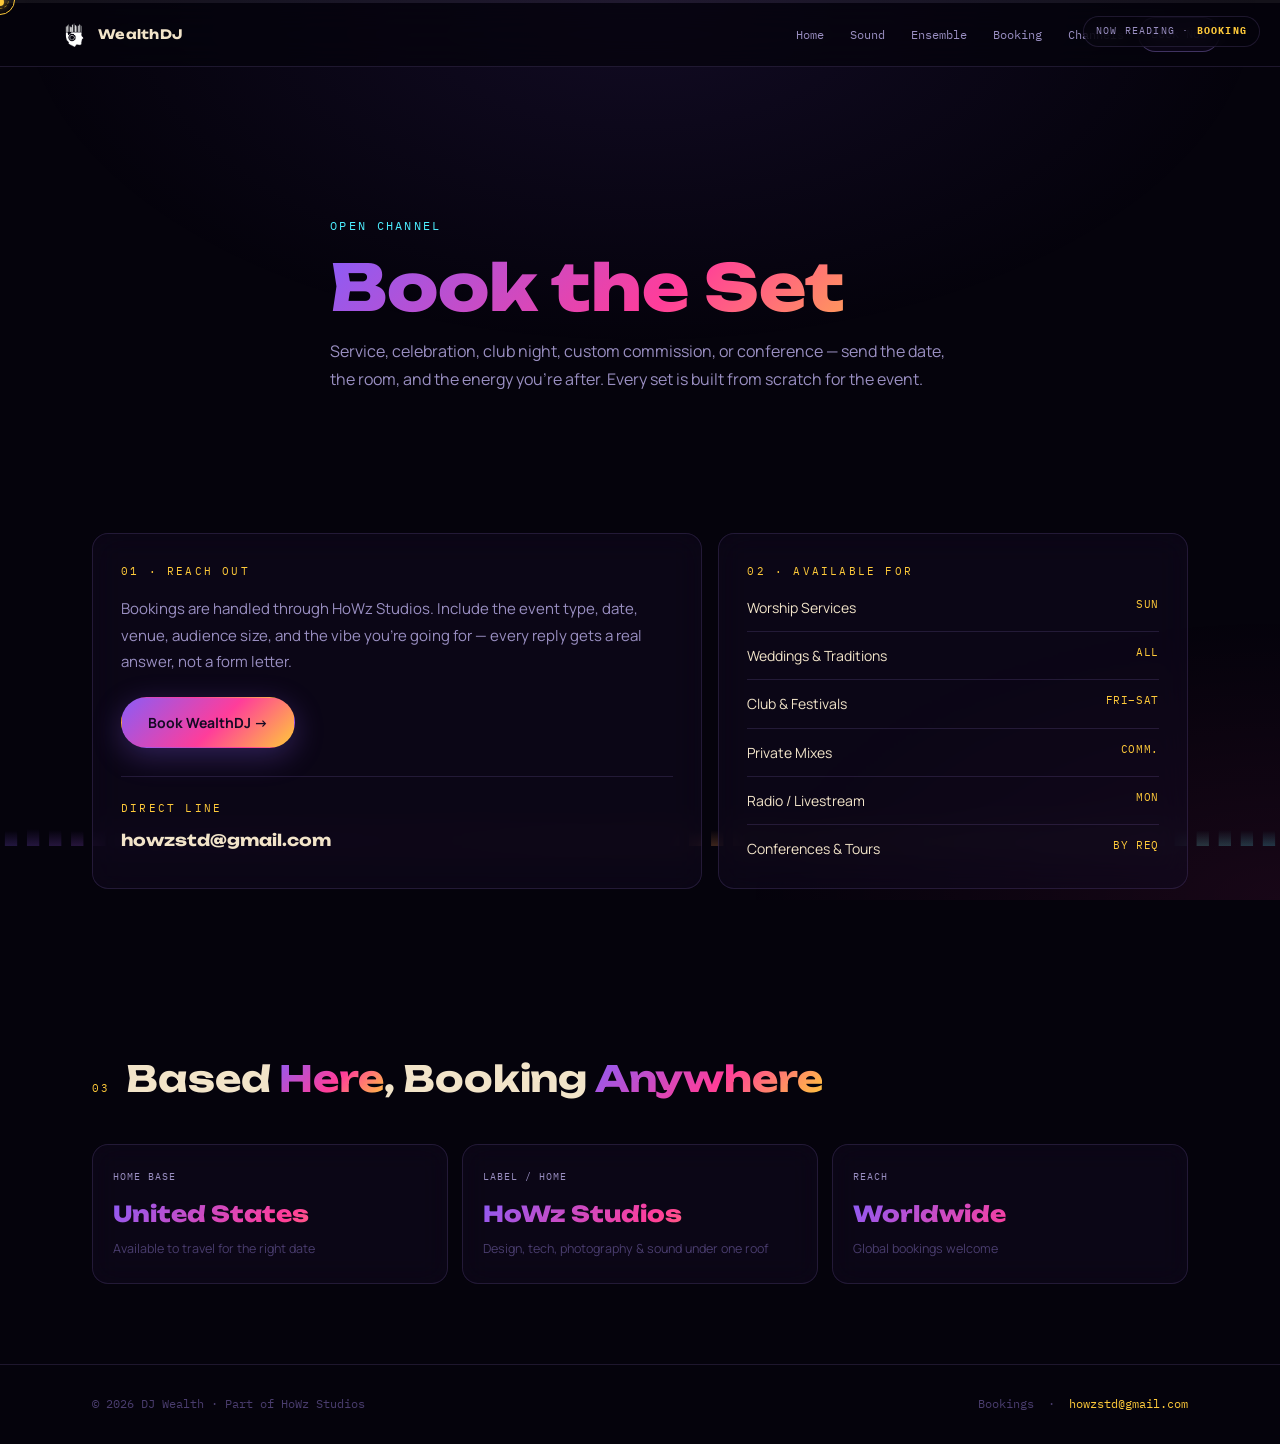
==== booking.html @ 645a2e14 "Restructure into multi-page site, add real photos and cover art Split the single-page site into Home" ====
<!DOCTYPE html>
<html lang="en">
<head>
  <meta charset="UTF-8" />
  <meta name="viewport" content="width=device-width, initial-scale=1.0" />
  <title>Booking — WealthDJ</title>
  <meta name="description" content="Book DJ Wealth for worship services, weddings, festivals, private mixes, radio, or conferences. Bookings handled through HoWz Studios." />
  <link rel="preconnect" href="https://fonts.googleapis.com">
  <link rel="preconnect" href="https://fonts.gstatic.com" crossorigin>
  <link href="https://fonts.googleapis.com/css2?family=Unbounded:wght@500;600;700;800;900&family=Manrope:wght@400;500;600;700;800&family=IBM+Plex+Mono:wght@400;500;600&display=swap" rel="stylesheet">
  <link rel="stylesheet" href="assets/css/style.css">
</head>
<body data-page-label="Booking">

  <canvas id="wf-canvas" aria-hidden="true"></canvas>
  <div class="wf-veil" aria-hidden="true"></div>
  <div class="wf-cursor" aria-hidden="true"></div>
  <div class="wf-cursor-dot" aria-hidden="true"></div>
  <div class="wf-chapter" aria-hidden="true">Now Reading &middot; <strong>Booking</strong></div>
  <div class="wf-scrubber" aria-hidden="true"><div class="wf-scrubber__fill"><span class="wf-scrubber__head"></span></div></div>

  <nav class="wf-nav" aria-label="Main navigation">
    <div class="container wf-nav__inner">
      <a class="wf-brand" href="index.html"><img src="assets/img/djwealth-logo.png" alt="" aria-hidden="true">WealthDJ</a>
      <button class="wf-nav__toggle" aria-expanded="false" aria-controls="wf-nav-links">Menu ▾</button>
      <div class="wf-nav__links" id="wf-nav-links">
        <a href="index.html">Home</a>
        <a href="sound.html">Sound</a>
        <a href="ensemble.html">Ensemble</a>
        <a href="booking.html">Booking</a>
        <a href="channels.html">Channels</a>
        <a href="booking.html" class="wf-nav__cta">Book Now</a>
      </div>
    </div>
  </nav>

  <main>
    <header class="wf-pagehero">
      <div class="container">
        <p class="wf-pagehero__eyebrow">Open Channel</p>
        <h1 class="wf-pagehero__title">Book the Set</h1>
        <p class="wf-pagehero__sub">Service, celebration, club night, custom commission, or conference — send the date, the room, and the energy you're after. Every set is built from scratch for the event.</p>
      </div>
    </header>

    <section class="wf-section">
      <div class="container">
        <div class="wf-booking">
          <div class="wf-panel rv">
            <div class="wf-section__label" style="margin-bottom:16px">01 &middot; Reach Out</div>
            <p style="color:var(--muted);font-size:15px;line-height:1.75;margin-bottom:22px">Bookings are handled through HoWz Studios. Include the event type, date, venue, audience size, and the vibe you're going for — every reply gets a real answer, not a form letter.</p>
            <a class="wf-btn wf-btn--primary" href="mailto:howzstd@gmail.com?subject=WealthDJ%20Booking&body=Event%20type%3A%20%0ADate%3A%20%0AVenue%20%2F%20location%3A%20%0AAudience%20size%3A%20%0AVibe%20%2F%20energy%3A%20%0A%0ANotes%3A%20">Book WealthDJ &rarr;</a>
            <div style="margin-top:28px;padding-top:22px;border-top:1px solid var(--edge)">
              <div class="wf-section__label" style="margin-bottom:10px">Direct Line</div>
              <a href="mailto:howzstd@gmail.com" style="font-family:var(--display);font-weight:700;color:var(--bone);font-size:16px">howzstd@gmail.com</a>
            </div>
          </div>
          <div class="wf-panel rv" style="transition-delay:.05s">
            <div class="wf-section__label" style="margin-bottom:16px">02 &middot; Available For</div>
            <ul class="wf-avail">
              <li>Worship Services <span>SUN</span></li>
              <li>Weddings &amp; Traditions <span>ALL</span></li>
              <li>Club &amp; Festivals <span>FRI&ndash;SAT</span></li>
              <li>Private Mixes <span>COMM.</span></li>
              <li>Radio / Livestream <span>MON</span></li>
              <li>Conferences &amp; Tours <span>BY REQ</span></li>
            </ul>
          </div>
        </div>
      </div>
    </section>

    <section class="wf-section">
      <div class="container">
        <div class="wf-section__head rv"><span class="wf-section__label">03</span><h2 class="wf-section__title">Based <em>Here</em>, Booking <em>Anywhere</em></h2></div>
        <div class="wf-grid wf-grid--3 rv">
          <div class="wf-stat"><div class="wf-stat__label">Home Base</div><div class="wf-stat__num" style="font-size:22px">United States</div><div class="wf-stat__foot">Available to travel for the right date</div></div>
          <div class="wf-stat"><div class="wf-stat__label">Label / Home</div><div class="wf-stat__num" style="font-size:22px">HoWz Studios</div><div class="wf-stat__foot">Design, tech, photography &amp; sound under one roof</div></div>
          <div class="wf-stat"><div class="wf-stat__label">Reach</div><div class="wf-stat__num" style="font-size:22px">Worldwide</div><div class="wf-stat__foot">Global bookings welcome</div></div>
        </div>
      </div>
    </section>
  </main>

  <footer class="wf-footer">
    <div class="container">
      <span>© <span id="year"></span> DJ Wealth · Part of HoWz Studios</span>
      <span>Bookings &nbsp;·&nbsp; <a href="mailto:howzstd@gmail.com">howzstd@gmail.com</a></span>
    </div>
  </footer>

  <script src="assets/js/waveform.js"></script>
  <script src="assets/js/site.js"></script>
</body>
</html>
---- assets/css/style.css ----
/* ============================================================
   WealthDJ — "Live Waveform" design system
   Electric, near-black backdrop. A real-time frequency-bar canvas
   (driven by actual SoundCloud playback state) sits behind everything.
   Display: Unbounded. Body: Manrope. Data/labels: IBM Plex Mono.
   ============================================================ */

:root {
  --void:    #05030c;
  --void-2:  #0a0616;
  --panel:   rgba(18,10,32,0.55);
  --panel-2: rgba(26,15,46,0.65);
  --solid:   #110a1f;
  --edge:    rgba(180,150,255,0.14);
  --edge-2:  rgba(180,150,255,0.32);

  --gold:    #FFCA3A;
  --violet:  #8B5CF6;
  --magenta: #FF3D9A;
  --cyan:    #4DEEFF;

  --bone:    #F2E4C9;
  --muted:   #9A8FC2;
  --faint:   #4A3D6E;

  --gradient: linear-gradient(135deg, var(--violet), var(--magenta) 55%, var(--gold));

  --display: 'Unbounded', ui-sans-serif, sans-serif;
  --sans:    'Manrope', ui-sans-serif, sans-serif;
  --mono:    'IBM Plex Mono', ui-monospace, monospace;

  --radius: 16px;
  --radius-sm: 9px;
}

*, *::before, *::after { box-sizing: border-box; margin: 0; padding: 0; }
html { scroll-behavior: smooth; font-size: 16px; }
@media (prefers-reduced-motion: reduce) {
  html { scroll-behavior: auto; }
  *, *::before, *::after { animation-duration: 0.001ms !important; animation-iteration-count: 1 !important; transition-duration: 0.001ms !important; scroll-behavior: auto !important; }
}

body {
  font-family: var(--sans);
  background: var(--void);
  color: var(--bone);
  line-height: 1.65;
  overflow-x: hidden;
  position: relative;
}

a { color: inherit; text-decoration: none; }
a:focus-visible, button:focus-visible, input:focus-visible { outline: 2px solid var(--cyan); outline-offset: 3px; border-radius: 2px; }
::selection { background: var(--magenta); color: #fff; }
img { max-width: 100%; display: block; }

/* ---------------- Custom cursor ---------------- */
@media (hover: hover) and (pointer: fine) {
  body { cursor: none; }
  a, button, input { cursor: none; }
}
.wf-cursor, .wf-cursor-dot { position: fixed; top: 0; left: 0; z-index: 9997; pointer-events: none; will-change: transform; }
.wf-cursor {
  width: 30px; height: 30px; margin: -15px 0 0 -15px; border-radius: 50%;
  border: 1px solid var(--gold); transition: width .25s, height .25s, margin .25s, border-color .25s, background .25s;
}
.wf-cursor::before {
  content: ''; position: absolute; inset: 5px; border-radius: 50%; border: 1px dashed rgba(255,202,58,0.5);
  animation: wf-spin 4s linear infinite;
}
.wf-cursor-dot { width: 4px; height: 4px; margin: -2px 0 0 -2px; border-radius: 50%; background: var(--gold); }
body.wf-cursor-hover .wf-cursor { width: 52px; height: 52px; margin: -26px 0 0 -26px; border-color: var(--magenta); background: rgba(255,61,154,0.08); }
@keyframes wf-spin { to { transform: rotate(360deg); } }
@media (hover: none) { .wf-cursor, .wf-cursor-dot { display: none; } body { cursor: auto; } }

/* ---------------- Mix scrubber ---------------- */
.wf-scrubber { position: sticky; top: 0; z-index: 101; height: 3px; background: rgba(255,255,255,0.06); }
.wf-scrubber__fill { height: 100%; width: 0%; background: var(--gradient); position: relative; }
.wf-scrubber__head { position: absolute; right: -4px; top: 50%; width: 8px; height: 8px; border-radius: 50%; background: var(--gold); box-shadow: 0 0 10px var(--gold); transform: translateY(-50%); }
.wf-chapter { position: fixed; top: 16px; right: 20px; z-index: 101; font-family: var(--mono); font-size: 10px; letter-spacing: 0.12em; text-transform: uppercase; color: var(--muted); background: rgba(5,3,12,0.7); border: 1px solid var(--edge); backdrop-filter: blur(10px); padding: 6px 12px; border-radius: 100px; transition: color .2s, border-color .2s; }
.wf-chapter strong { color: var(--gold); }
@media (max-width: 640px) { .wf-chapter { display: none; } }

.container { position: relative; z-index: 2; max-width: 1160px; margin: 0 auto; padding: 0 32px; }
@media (max-width: 640px) { .container { padding: 0 20px; } }

/* ---------------- Waveform canvas backdrop ---------------- */
#wf-canvas { position: fixed; inset: 0; z-index: 0; pointer-events: none; width: 100%; height: 100%; }
.wf-veil {
  position: fixed; inset: 0; z-index: 1; pointer-events: none;
  background:
    radial-gradient(ellipse 70% 55% at 50% 0%, rgba(139,92,246,0.10), transparent 70%),
    radial-gradient(ellipse 60% 45% at 100% 100%, rgba(255,61,154,0.08), transparent 70%);
}

/* ---------------- Nav ---------------- */
.wf-nav {
  position: sticky; top: 0; z-index: 100;
  background: rgba(5,3,12,0.72); backdrop-filter: blur(18px);
  border-bottom: 1px solid var(--edge);
}
.wf-nav__inner { display: flex; align-items: center; justify-content: space-between; padding: 14px 0; gap: 16px; }
.wf-brand { display: flex; align-items: center; gap: 10px; font-family: var(--display); font-size: 13px; font-weight: 700; color: var(--bone); letter-spacing: 0.02em; white-space: nowrap; }
.wf-brand img { width: 28px; height: 28px; object-fit: contain; }
.wf-nav__toggle { display: none; background: none; border: 1px solid var(--edge); border-radius: var(--radius-sm); color: var(--bone); font-family: var(--mono); font-size: 11px; padding: 7px 12px; cursor: pointer; }
.wf-nav__links { display: flex; flex-wrap: wrap; gap: 2px; font-family: var(--mono); font-size: 12px; align-items: center; }
.wf-nav__links a { padding: 7px 12px; border-radius: 100px; color: var(--muted); transition: color .18s, background .18s; }
.wf-nav__links a:hover { color: var(--bone); background: rgba(255,255,255,0.04); }
.wf-nav__cta { font-family: var(--mono); font-size: 11.5px; padding: 8px 16px; border-radius: 100px; border: 1px solid var(--edge-2); color: var(--bone); background: var(--panel); white-space: nowrap; transition: border-color .18s, box-shadow .18s; }
.wf-nav__cta:hover { border-color: var(--gold); box-shadow: 0 0 18px rgba(255,202,58,0.18); }
@media (max-width: 860px) {
  .wf-nav__toggle { display: inline-flex; align-items: center; gap: 6px; }
  .wf-nav__links { display: none; position: absolute; top: 100%; left: 0; right: 0; background: rgba(5,3,12,0.97); border-bottom: 1px solid var(--edge); flex-direction: column; align-items: stretch; padding: 8px 20px 16px; gap: 2px; }
  .wf-nav__links.is-open { display: flex; }
  .wf-nav__links a { padding: 12px 6px; }
}

/* ---------------- Page hero (subpages) ---------------- */
.wf-pagehero { min-height: 42vh; display: flex; flex-direction: column; justify-content: center; padding: 150px 24px 60px; position: relative; z-index: 2; }
.wf-pagehero__eyebrow { font-family: var(--mono); font-size: 11.5px; letter-spacing: 0.2em; text-transform: uppercase; color: var(--cyan); margin-bottom: 18px; }
.wf-pagehero__title { font-family: var(--display); font-weight: 800; font-size: clamp(32px, 6vw, 64px); line-height: 1.05; margin-bottom: 16px; background: var(--gradient); -webkit-background-clip: text; background-clip: text; color: transparent; }
.wf-pagehero__sub { font-size: 16px; color: var(--muted); max-width: 620px; line-height: 1.75; }

/* ---------------- Search ---------------- */
.wf-search { width: 100%; padding: 13px 20px; background: rgba(5,3,12,0.7); border: 1px solid var(--edge-2); border-radius: 100px; color: var(--bone); font-family: var(--sans); font-size: 14px; outline: none; transition: border-color .18s; }
.wf-search:focus { border-color: var(--cyan); }
.wf-count { font-family: var(--mono); font-size: 11px; color: var(--faint); margin-top: 10px; }

/* ---------------- Crate (featured tape cards) ---------------- */
.wf-crate { display: grid; grid-template-columns: repeat(3,1fr); gap: 14px; }
.wf-crate--wide { grid-column: span 2; }
@media (max-width: 900px) { .wf-crate { grid-template-columns: 1fr 1fr; } .wf-crate--wide { grid-column: span 2; } }
@media (max-width: 640px) { .wf-crate { grid-template-columns: 1fr; } .wf-crate--wide { grid-column: span 1; } }
.wf-tape { display: block; border-radius: var(--radius); overflow: hidden; background: var(--panel); border: 1px solid var(--edge); transition: border-color .2s, transform .2s; position: relative; }
.wf-tape:hover { border-color: var(--edge-2); transform: translateY(-3px); }
.wf-tape__cover {
  aspect-ratio: 16/10; position: relative; display: flex; flex-direction: column; align-items: center; justify-content: center; text-align: center;
  padding: 20px; overflow: hidden;
}
.wf-tape__cover::before { content: ''; position: absolute; inset: 0; background: var(--tape-grad, var(--gradient)); opacity: .28; }
.wf-tape__cover::after { content: ''; position: absolute; inset: 0; background: radial-gradient(ellipse at 30% 20%, rgba(255,255,255,0.08), transparent 60%); }
.wf-tape__img { position: absolute; inset: 0; width: 100%; height: 100%; object-fit: cover; z-index: 0; transition: transform .4s; }
.wf-tape:hover .wf-tape__img { transform: scale(1.05); }
.wf-tape__cover--art::before { background: linear-gradient(180deg, rgba(8,5,20,.25) 0%, rgba(6,4,16,.88) 100%); opacity: 1; }
.wf-tape__title { position: relative; font-family: var(--display); font-weight: 800; font-size: 19px; line-height: 1.15; color: var(--bone); z-index: 1; }
.wf-tape__num { position: relative; font-family: var(--mono); font-size: 10px; color: var(--muted); letter-spacing: .1em; margin-bottom: 8px; z-index: 1; }
.wf-tape__body { padding: 16px 18px; }
.wf-tape__name { font-family: var(--display); font-weight: 700; font-size: 14px; color: var(--bone); margin-bottom: 6px; }
.wf-tape__feat { font-size: 12px; color: var(--muted); line-height: 1.5; }

/* ---------------- Catalog table ---------------- */
.wf-catalog { width: 100%; border-collapse: collapse; font-size: 13.5px; }
.wf-catalog th { font-family: var(--mono); font-size: 10px; letter-spacing: 0.08em; text-transform: uppercase; color: var(--faint); text-align: left; padding: 10px 14px; border-bottom: 1px solid var(--edge-2); }
.wf-catalog td { padding: 13px 14px; border-bottom: 1px solid var(--edge); color: var(--muted); vertical-align: top; }
.wf-catalog tbody tr { transition: background .15s; cursor: pointer; }
.wf-catalog tbody tr:hover { background: rgba(255,255,255,0.03); }
.wf-catalog tbody tr:hover .wf-catalog__title { color: var(--cyan); }
.wf-catalog__row { display: flex; align-items: center; gap: 12px; }
.wf-catalog__thumb { flex: none; width: 34px; height: 34px; border-radius: 6px; overflow: hidden; background: var(--gradient); opacity: .9; }
.wf-catalog__thumb img { width: 100%; height: 100%; object-fit: cover; display: block; }
.wf-catalog__num { font-family: var(--mono); color: var(--faint); }
.wf-catalog__title { color: var(--bone); font-weight: 600; font-family: var(--display); font-size: 13px; transition: color .15s; }
.wf-catalog__genre { display: inline-block; font-family: var(--mono); font-size: 10px; padding: 3px 10px; border-radius: 100px; border: 1px solid var(--edge-2); color: var(--muted); white-space: nowrap; }

/* ---------------- Hero ---------------- */
.wf-hero { min-height: 100vh; display: flex; flex-direction: column; align-items: center; justify-content: center; text-align: center; position: relative; z-index: 2; padding: 140px 24px 90px; }
.wf-hero__mark { width: 92px; height: 92px; object-fit: contain; margin-bottom: 28px; filter: drop-shadow(0 0 28px rgba(139,92,246,0.35)); animation: wf-float 5s ease-in-out infinite; }
@keyframes wf-float { 0%,100% { transform: translateY(0); } 50% { transform: translateY(-8px); } }
.wf-hero__eyebrow { font-family: var(--mono); font-size: 12px; letter-spacing: 0.22em; text-transform: uppercase; color: var(--cyan); margin-bottom: 20px; }
.wf-hero__name {
  font-family: var(--display); font-weight: 800; font-size: clamp(40px, 8vw, 84px); line-height: 1.04;
  letter-spacing: -0.01em; margin-bottom: 22px; max-width: 16ch;
  background: var(--gradient); -webkit-background-clip: text; background-clip: text; color: transparent;
  opacity: 0; filter: blur(14px) drop-shadow(0 0 0 transparent); transform: translateY(14px) scale(1);
  animation: wf-namein 1s cubic-bezier(.2,.9,.3,1) .15s forwards;
  transition: filter .08s linear, transform .08s linear;
}
@keyframes wf-namein { to { opacity: 1; filter: blur(0) drop-shadow(0 0 0 transparent); transform: translateY(0) scale(1); } }
.wf-hero__bio { font-size: 17px; color: var(--muted); max-width: 600px; line-height: 1.75; margin-bottom: 34px; }
.wf-hero__cta { display: flex; flex-wrap: wrap; gap: 12px; justify-content: center; margin-bottom: 60px; }
.wf-scroll-cue { display: flex; flex-direction: column; align-items: center; gap: 8px; font-family: var(--mono); font-size: 10px; letter-spacing: 0.16em; color: var(--faint); text-transform: uppercase; }
.wf-scroll-cue__line { width: 1px; height: 34px; background: linear-gradient(var(--cyan), transparent); animation: wf-cue 1.8s ease-in-out infinite; }
@keyframes wf-cue { 0% { opacity: 0.2; } 50% { opacity: 1; } 100% { opacity: 0.2; } }

/* ---------------- Buttons ---------------- */
.wf-btn { display: inline-flex; align-items: center; gap: 9px; padding: 13px 26px; border-radius: 100px; font-family: var(--sans); font-weight: 700; font-size: 14px; border: 1px solid var(--edge-2); color: var(--bone); background: var(--panel); transition: border-color .18s, box-shadow .18s, transform .18s; }
.wf-btn:hover { border-color: var(--cyan); box-shadow: 0 0 24px rgba(77,238,255,0.16); transform: translateY(-1px); }
.wf-btn--primary { background: var(--gradient); border-color: transparent; color: #150a24; box-shadow: 0 8px 30px rgba(139,92,246,0.3); }
.wf-btn--primary:hover { box-shadow: 0 10px 36px rgba(255,61,154,0.4); }
.wf-btn--sm { padding: 9px 18px; font-size: 12.5px; }

/* ---------------- Sections ---------------- */
.wf-section { padding: 80px 0; position: relative; z-index: 2; }
.wf-section__head { display: flex; align-items: baseline; gap: 16px; margin-bottom: 36px; flex-wrap: wrap; }
.wf-section__label { font-family: var(--mono); font-size: 11px; letter-spacing: 0.2em; text-transform: uppercase; color: var(--gold); }
.wf-section__title { font-family: var(--display); font-weight: 700; font-size: clamp(24px,3.4vw,36px); color: var(--bone); letter-spacing: -0.005em; }
.wf-section__title em { font-style: normal; background: var(--gradient); -webkit-background-clip: text; background-clip: text; color: transparent; }
.wf-section__lede { font-size: 15.5px; color: var(--muted); max-width: 620px; line-height: 1.75; }

/* ---------------- Stats ---------------- */
.wf-stats { display: grid; grid-template-columns: repeat(4,1fr); gap: 14px; }
@media (max-width: 900px) { .wf-stats { grid-template-columns: 1fr 1fr; } }
.wf-stat { padding: 24px 20px; background: var(--panel); border: 1px solid var(--edge); border-radius: var(--radius); backdrop-filter: blur(14px); }
.wf-stat__label { font-family: var(--mono); font-size: 10px; letter-spacing: 0.1em; text-transform: uppercase; color: var(--muted); margin-bottom: 10px; }
.wf-stat__num { font-family: var(--display); font-weight: 800; font-size: clamp(24px,3.6vw,32px); background: var(--gradient); -webkit-background-clip: text; background-clip: text; color: transparent; margin-bottom: 8px; }
.wf-stat__foot { font-size: 12.5px; color: var(--faint); line-height: 1.5; }

/* ---------------- Player panel ---------------- */
.wf-player { background: var(--panel); border: 1px solid var(--edge-2); border-radius: var(--radius); backdrop-filter: blur(18px); padding: 26px; overflow: hidden; position: relative; }
.wf-player--banner { background-image: linear-gradient(180deg, rgba(5,3,12,.5) 0%, var(--void) 90%), var(--banner-img); background-size: cover; background-position: center 30%; }
.wf-player__tag { display: flex; align-items: center; justify-content: space-between; margin-bottom: 16px; font-family: var(--mono); font-size: 11px; color: var(--muted); flex-wrap: wrap; gap: 8px; }
.wf-live { display: inline-flex; align-items: center; gap: 6px; color: var(--gold); }
.wf-live__dot { width: 6px; height: 6px; border-radius: 50%; background: var(--gold); box-shadow: 0 0 8px var(--gold); animation: wf-pip 2s infinite; }
@keyframes wf-pip { 0%,100% { opacity: 1; } 50% { opacity: .4; } }
.wf-player iframe { width: 100%; border: none; border-radius: 10px; display: block; }
.wf-player__foot { margin-top: 18px; display: flex; align-items: center; justify-content: space-between; gap: 18px; flex-wrap: wrap; }
.wf-player__desc { font-size: 13.5px; color: var(--muted); line-height: 1.6; max-width: 520px; }

/* ---------------- Genre wheel ---------------- */
.wf-wheel { position: relative; width: min(92vw, 520px); height: min(92vw, 520px); margin: 40px auto 0; }
.wf-wheel__ring { position: absolute; inset: 0; border-radius: 50%; border: 1px dashed var(--edge); }
.wf-wheel__ring--in { inset: 17%; border-style: solid; border-color: var(--edge); }
.wf-wheel__center {
  position: absolute; top: 50%; left: 50%; transform: translate(-50%,-50%);
  width: 34%; height: 34%; border-radius: 50%;
  background: var(--panel-2); border: 1px solid var(--edge-2); backdrop-filter: blur(14px);
  display: flex; flex-direction: column; align-items: center; justify-content: center; text-align: center; gap: 4px; padding: 10px;
}
.wf-wheel__center img { width: 34px; height: 34px; object-fit: contain; margin-bottom: 4px; opacity: .9; }
.wf-wheel__center span { font-family: var(--mono); font-size: 10px; letter-spacing: 0.1em; text-transform: uppercase; color: var(--muted); }
.wf-wheel__item {
  position: absolute; top: 50%; left: 50%; width: 128px; margin: -44px 0 0 -64px;
  transform: rotate(var(--a)) translate(0, -206px) rotate(calc(-1 * var(--a)));
  text-align: center; padding: 10px 8px; border-radius: var(--radius-sm);
  background: var(--panel); border: 1px solid var(--edge); transition: border-color .2s, transform .2s, background .2s;
}
.wf-wheel__item:hover { border-color: var(--edge-2); background: var(--panel-2); }
.wf-wheel__item .wf-genre__name { font-size: 12.5px; margin-bottom: 3px; }
.wf-wheel__item .wf-genre__note { font-size: 10.5px; line-height: 1.4; }
.wf-wheel__spoke { position: absolute; top: 50%; left: 50%; width: 1px; height: 206px; background: var(--edge); transform-origin: top center; transform: translate(-0.5px,0) rotate(var(--a)); opacity: .5; }
.wf-wheel-fallback { display: none !important; }
@media (max-width: 720px) {
  .wf-wheel { display: none; }
  .wf-wheel-fallback { display: grid !important; }
}

/* ---------------- Genre grid (mobile fallback) ---------------- */
.wf-grid { display: grid; gap: 14px; }
.wf-grid--3 { grid-template-columns: repeat(3,1fr); }
.wf-grid--4 { grid-template-columns: repeat(4,1fr); }
.wf-grid--2 { grid-template-columns: 1fr 1fr; }
@media (max-width: 900px) { .wf-grid--3, .wf-grid--4 { grid-template-columns: 1fr 1fr; } }
@media (max-width: 600px) { .wf-grid--2, .wf-grid--3, .wf-grid--4 { grid-template-columns: 1fr; } }

.wf-genre { padding: 22px 20px; background: var(--panel); border: 1px solid var(--edge); border-radius: var(--radius); transition: border-color .2s, transform .2s; }
.wf-genre:hover { border-color: var(--edge-2); transform: translateY(-3px); }
.wf-genre__name { font-family: var(--display); font-weight: 700; font-size: 15px; color: var(--bone); margin-bottom: 6px; }
.wf-genre__note { font-size: 12.5px; color: var(--muted); }

/* ---------------- Artist cloud ---------------- */
.wf-cloud { display: flex; flex-wrap: wrap; gap: 9px; }
.wf-chip { font-family: var(--mono); font-size: 12.5px; padding: 8px 15px; border-radius: 100px; border: 1px solid var(--edge); color: var(--muted); background: var(--panel); }
.wf-chip--major { color: var(--bone); border-color: var(--edge-2); background: var(--panel-2); font-weight: 600; }
.wf-chip__count { color: var(--gold); margin-left: 6px; font-size: 11px; }

/* ---------------- Booking ---------------- */
.wf-booking { display: grid; grid-template-columns: 1.3fr 1fr; gap: 16px; }
@media (max-width: 860px) { .wf-booking { grid-template-columns: 1fr; } }
.wf-panel { background: var(--panel); border: 1px solid var(--edge); border-radius: var(--radius); backdrop-filter: blur(16px); padding: 28px; }
.wf-avail { list-style: none; display: flex; flex-direction: column; }
.wf-avail li { display: flex; justify-content: space-between; padding: 12px 0; border-bottom: 1px solid var(--edge); font-size: 14px; }
.wf-avail li:last-child { border-bottom: none; padding-bottom: 0; }
.wf-avail li:first-child { padding-top: 0; }
.wf-avail span { font-family: var(--mono); font-size: 10.5px; color: var(--gold); letter-spacing: 0.06em; }

/* ---------------- Socials ---------------- */
.wf-social { display: block; padding: 20px; background: var(--panel); border: 1px solid var(--edge); border-radius: var(--radius); transition: border-color .2s, transform .2s; }
.wf-social:hover { border-color: var(--cyan); transform: translateY(-3px); }
.wf-social__avatar { width: 44px; height: 44px; border-radius: 50%; overflow: hidden; margin-bottom: 14px; border: 1px solid var(--edge-2); background: rgba(255,255,255,0.03); }
.wf-social__avatar img { width: 100%; height: 100%; object-fit: cover; display: block; }
.wf-social__avatar--mark img { object-fit: contain; padding: 9px; filter: brightness(0) saturate(100%) invert(78%) sepia(44%) saturate(429%) hue-rotate(358deg) brightness(103%) contrast(101%); }
.wf-social__platform { font-family: var(--mono); font-size: 10.5px; letter-spacing: 0.08em; text-transform: uppercase; color: var(--gold); margin-bottom: 8px; }
.wf-social__handle { font-family: var(--display); font-weight: 700; font-size: 15px; color: var(--bone); margin-bottom: 6px; }
.wf-social__desc { font-size: 12.5px; color: var(--muted); line-height: 1.5; }

/* ---------------- Cover-art marquee ---------------- */
.wf-marquee { display: block; width: 100%; overflow: hidden; position: relative; -webkit-mask-image: linear-gradient(90deg, transparent, black 6%, black 94%, transparent); mask-image: linear-gradient(90deg, transparent, black 6%, black 94%, transparent); }
.wf-marquee__track { display: flex; gap: 14px; width: max-content; animation: wf-marquee 55s linear infinite; padding: 4px 0; }
.wf-marquee img { width: 110px; height: 110px; border-radius: 12px; object-fit: cover; flex: none; opacity: .82; transition: opacity .2s, transform .2s; border: 1px solid var(--edge); }
.wf-marquee:hover .wf-marquee__track { animation-play-state: paused; }
.wf-marquee img:hover { opacity: 1; transform: translateY(-4px) scale(1.04); }
@keyframes wf-marquee { from { transform: translateX(0); } to { transform: translateX(-50%); } }
@media (max-width: 640px) { .wf-marquee img { width: 78px; height: 78px; border-radius: 9px; } }
@media (prefers-reduced-motion: reduce) { .wf-marquee__track { animation: none; } }

/* ---------------- Newsletter ---------------- */
.wf-nl { display: flex; gap: 10px; flex-wrap: wrap; margin-top: 22px; }
.wf-nl input { flex: 1; min-width: 220px; padding: 13px 18px; background: rgba(5,3,12,0.7); border: 1px solid var(--edge-2); border-radius: 100px; color: var(--bone); font-family: var(--sans); font-size: 14px; outline: none; transition: border-color .18s; }
.wf-nl input:focus { border-color: var(--cyan); }
.wf-nl button { border-radius: 100px; border: none; background: var(--gradient); color: #150a24; font-family: var(--sans); font-weight: 700; font-size: 14px; padding: 13px 24px; cursor: pointer; transition: box-shadow .2s; }
.wf-nl button:hover { box-shadow: 0 8px 28px rgba(255,202,58,0.3); }

/* ---------------- Footer ---------------- */
.wf-footer { border-top: 1px solid var(--edge); padding: 30px 0; font-family: var(--mono); font-size: 11.5px; color: var(--faint); position: relative; z-index: 2; }
.wf-footer .container { display: flex; justify-content: space-between; align-items: center; flex-wrap: wrap; gap: 10px; }
.wf-footer a { color: var(--gold); }
.wf-footer a:hover { opacity: 0.8; }

/* ---------------- Reveal ---------------- */
.rv { opacity: 0; transform: translateY(16px); transition: opacity .6s ease, transform .6s ease; }
.rv.in { opacity: 1; transform: none; }
@media (prefers-reduced-motion: reduce) { .rv { opacity: 1; transform: none; } }
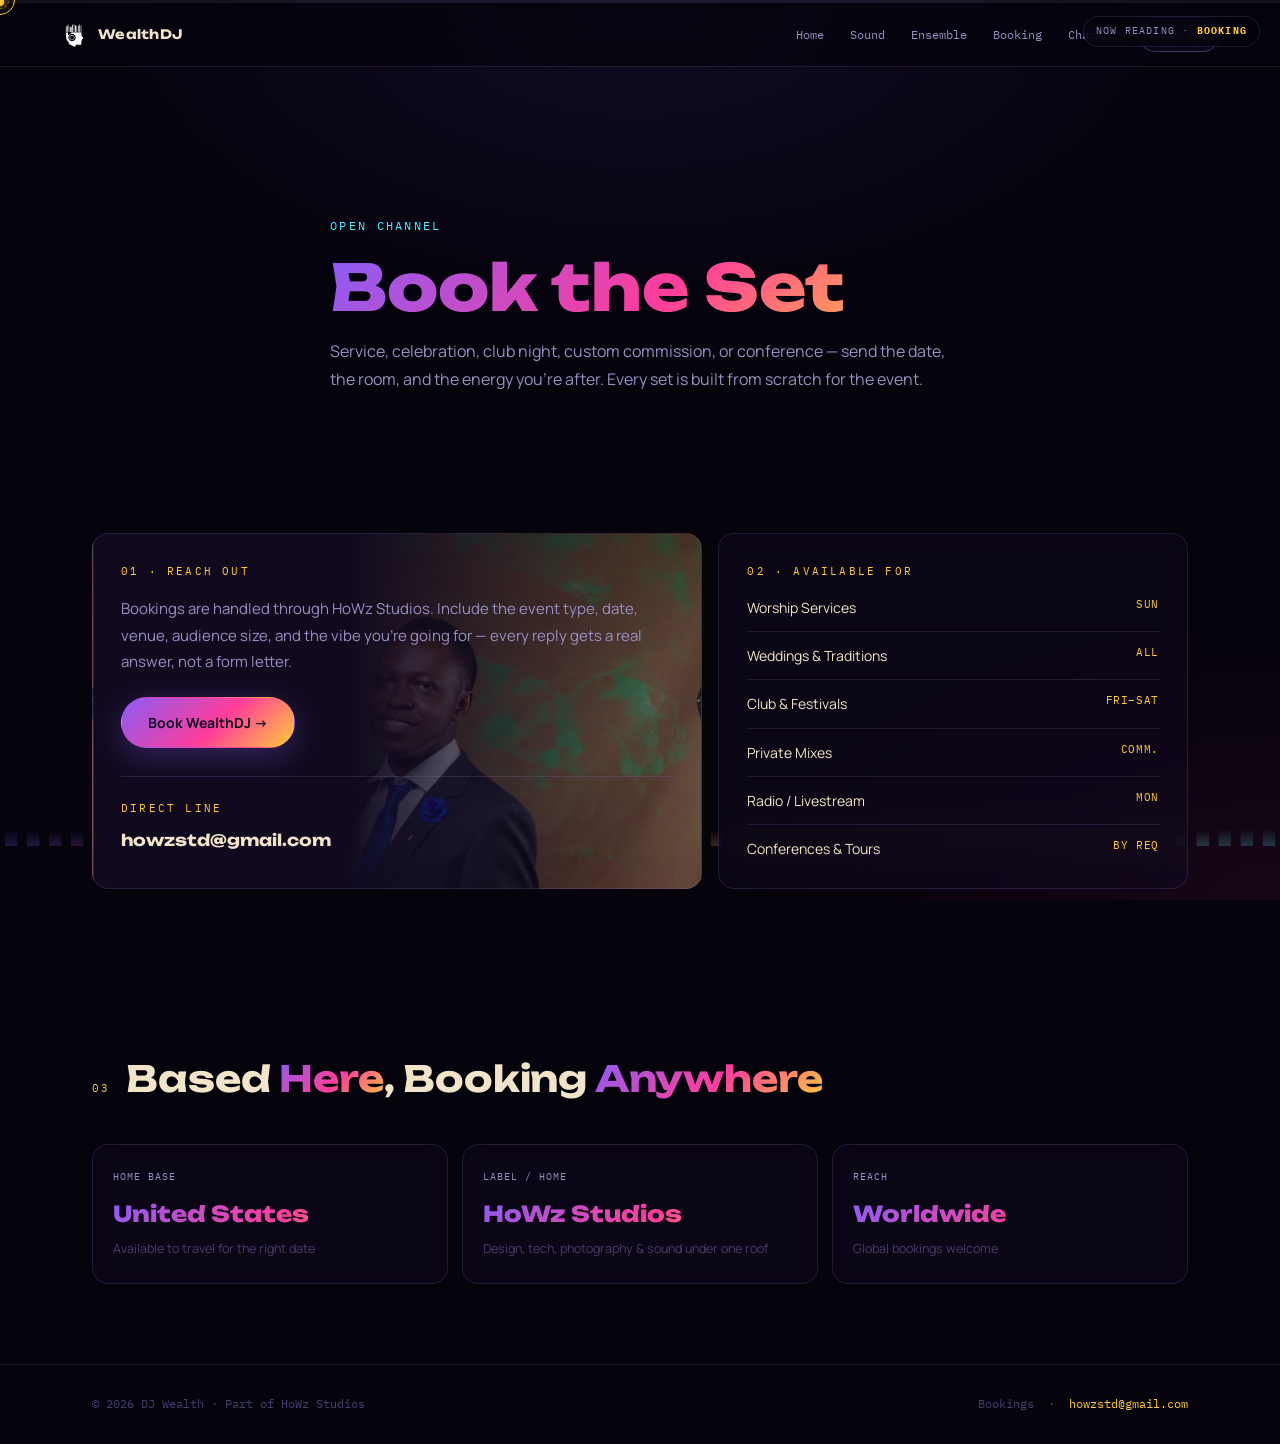
==== commit 5cf0c02b: "Add real studio photos to homepage About section and Booking page Wires in two shots from the actual" ====
--- a/booking.html
+++ b/booking.html
@@ -46,7 +46,7 @@
     <section class="wf-section">
       <div class="container">
         <div class="wf-booking">
-          <div class="wf-panel rv">
+          <div class="wf-panel wf-panel--portrait rv" style="--portrait-img:url('/assets/img/portraits/booth-blue-tie.jpg')">
             <div class="wf-section__label" style="margin-bottom:16px">01 &middot; Reach Out</div>
             <p style="color:var(--muted);font-size:15px;line-height:1.75;margin-bottom:22px">Bookings are handled through HoWz Studios. Include the event type, date, venue, audience size, and the vibe you're going for — every reply gets a real answer, not a form letter.</p>
             <a class="wf-btn wf-btn--primary" href="mailto:howzstd@gmail.com?subject=WealthDJ%20Booking&body=Event%20type%3A%20%0ADate%3A%20%0AVenue%20%2F%20location%3A%20%0AAudience%20size%3A%20%0AVibe%20%2F%20energy%3A%20%0A%0ANotes%3A%20">Book WealthDJ &rarr;</a>
--- a/assets/css/style.css
+++ b/assets/css/style.css
@@ -267,6 +267,8 @@
 .wf-booking { display: grid; grid-template-columns: 1.3fr 1fr; gap: 16px; }
 @media (max-width: 860px) { .wf-booking { grid-template-columns: 1fr; } }
 .wf-panel { background: var(--panel); border: 1px solid var(--edge); border-radius: var(--radius); backdrop-filter: blur(16px); padding: 28px; }
+.wf-panel--portrait { background-image: linear-gradient(90deg, var(--solid) 0%, var(--solid) 42%, rgba(17,10,31,0.55) 68%, transparent 100%), var(--portrait-img); background-size: cover; background-position: right top; }
+@media (max-width: 640px) { .wf-panel--portrait { background-image: linear-gradient(180deg, rgba(17,10,31,0.4) 0%, var(--solid) 78%), var(--portrait-img); background-position: center top; } }
 .wf-avail { list-style: none; display: flex; flex-direction: column; }
 .wf-avail li { display: flex; justify-content: space-between; padding: 12px 0; border-bottom: 1px solid var(--edge); font-size: 14px; }
 .wf-avail li:last-child { border-bottom: none; padding-bottom: 0; }
@@ -283,6 +285,16 @@
 .wf-social__handle { font-family: var(--display); font-weight: 700; font-size: 15px; color: var(--bone); margin-bottom: 6px; }
 .wf-social__desc { font-size: 12.5px; color: var(--muted); line-height: 1.5; }
 
+/* ---------------- About ---------------- */
+.wf-about { display: grid; grid-template-columns: 0.85fr 1.15fr; gap: 44px; align-items: center; }
+.wf-about__media { border-radius: var(--radius); overflow: hidden; border: 1px solid var(--edge-2); aspect-ratio: 4/5; position: relative; }
+.wf-about__media img { width: 100%; height: 100%; object-fit: cover; object-position: top center; display: block; }
+.wf-about__body p { color: var(--muted); font-size: 15px; line-height: 1.75; margin-bottom: 16px; }
+@media (max-width: 780px) {
+  .wf-about { grid-template-columns: 1fr; gap: 24px; }
+  .wf-about__media { max-width: 320px; margin: 0 auto; }
+}
+
 /* ---------------- Cover-art marquee ---------------- */
 .wf-marquee { display: block; width: 100%; overflow: hidden; position: relative; -webkit-mask-image: linear-gradient(90deg, transparent, black 6%, black 94%, transparent); mask-image: linear-gradient(90deg, transparent, black 6%, black 94%, transparent); }
 .wf-marquee__track { display: flex; gap: 14px; width: max-content; animation: wf-marquee 55s linear infinite; padding: 4px 0; }
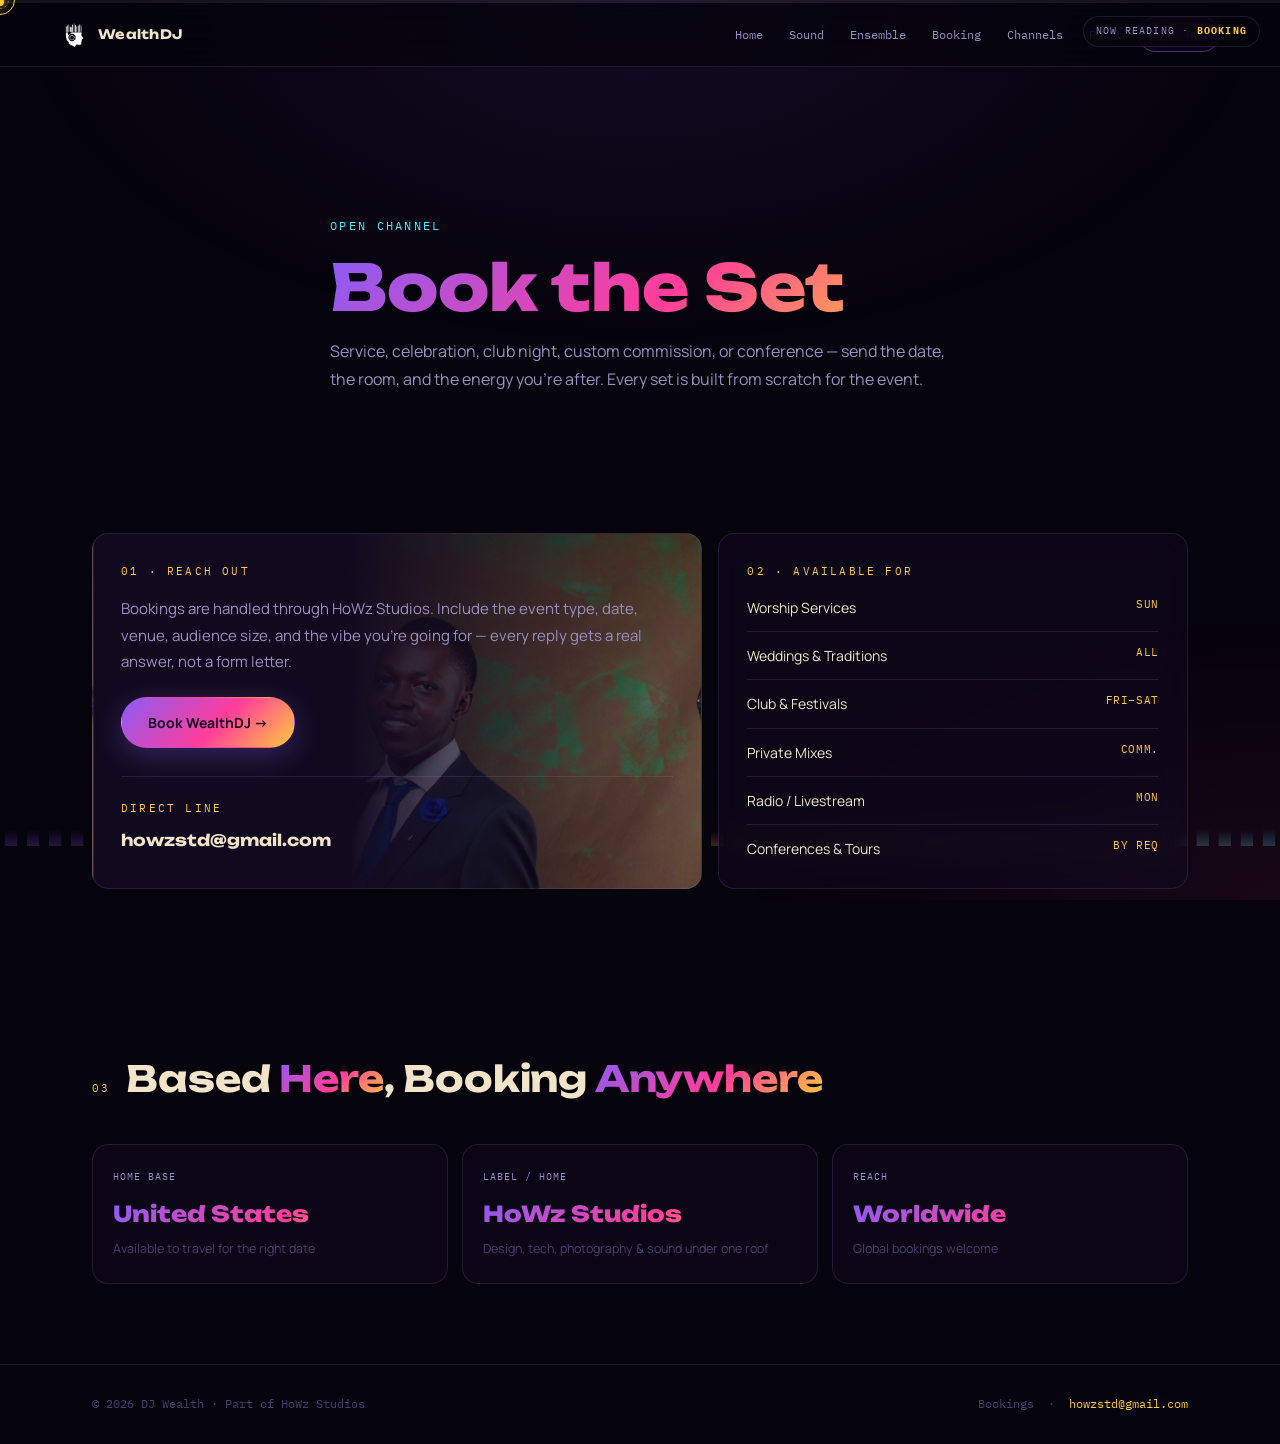
==== commit 5ebfc4c2: "Add WealthDJ Radio: real auto-advancing rotation through the catalog New radio.html page plays the 3" ====
--- a/booking.html
+++ b/booking.html
@@ -29,6 +29,7 @@
         <a href="ensemble.html">Ensemble</a>
         <a href="booking.html">Booking</a>
         <a href="channels.html">Channels</a>
+        <a href="radio.html">Radio</a>
         <a href="booking.html" class="wf-nav__cta">Book Now</a>
       </div>
     </div>
--- a/assets/css/style.css
+++ b/assets/css/style.css
@@ -285,6 +285,19 @@
 .wf-social__handle { font-family: var(--display); font-weight: 700; font-size: 15px; color: var(--bone); margin-bottom: 6px; }
 .wf-social__desc { font-size: 12.5px; color: var(--muted); line-height: 1.5; }
 
+/* ---------------- Radio ---------------- */
+.wf-radio { display: grid; grid-template-columns: 1.3fr 1fr; gap: 20px; align-items: start; }
+.wf-radio__queue { display: flex; flex-direction: column; gap: 10px; }
+.wf-radio__track { display: flex; align-items: center; gap: 14px; text-align: left; background: var(--panel); border: 1px solid var(--edge); border-radius: var(--radius); padding: 14px 16px; cursor: pointer; font-family: var(--sans); transition: border-color .2s, background .2s; }
+.wf-radio__track:hover { border-color: var(--edge-2); }
+.wf-radio__track.is-active { border-color: var(--gold); background: rgba(255,202,58,0.07); }
+.wf-radio__track-num { font-family: var(--mono); font-size: 11px; color: var(--faint); flex: none; }
+.wf-radio__track.is-active .wf-radio__track-num { color: var(--gold); }
+.wf-radio__track-body { display: flex; flex-direction: column; gap: 3px; }
+.wf-radio__track-body strong { font-family: var(--display); font-weight: 700; font-size: 14px; color: var(--bone); }
+.wf-radio__track-body small { font-size: 11.5px; color: var(--muted); line-height: 1.4; }
+@media (max-width: 860px) { .wf-radio { grid-template-columns: 1fr; } }
+
 /* ---------------- About ---------------- */
 .wf-about { display: grid; grid-template-columns: 0.85fr 1.15fr; gap: 44px; align-items: center; }
 .wf-about__media { border-radius: var(--radius); overflow: hidden; border: 1px solid var(--edge-2); aspect-ratio: 4/5; position: relative; }
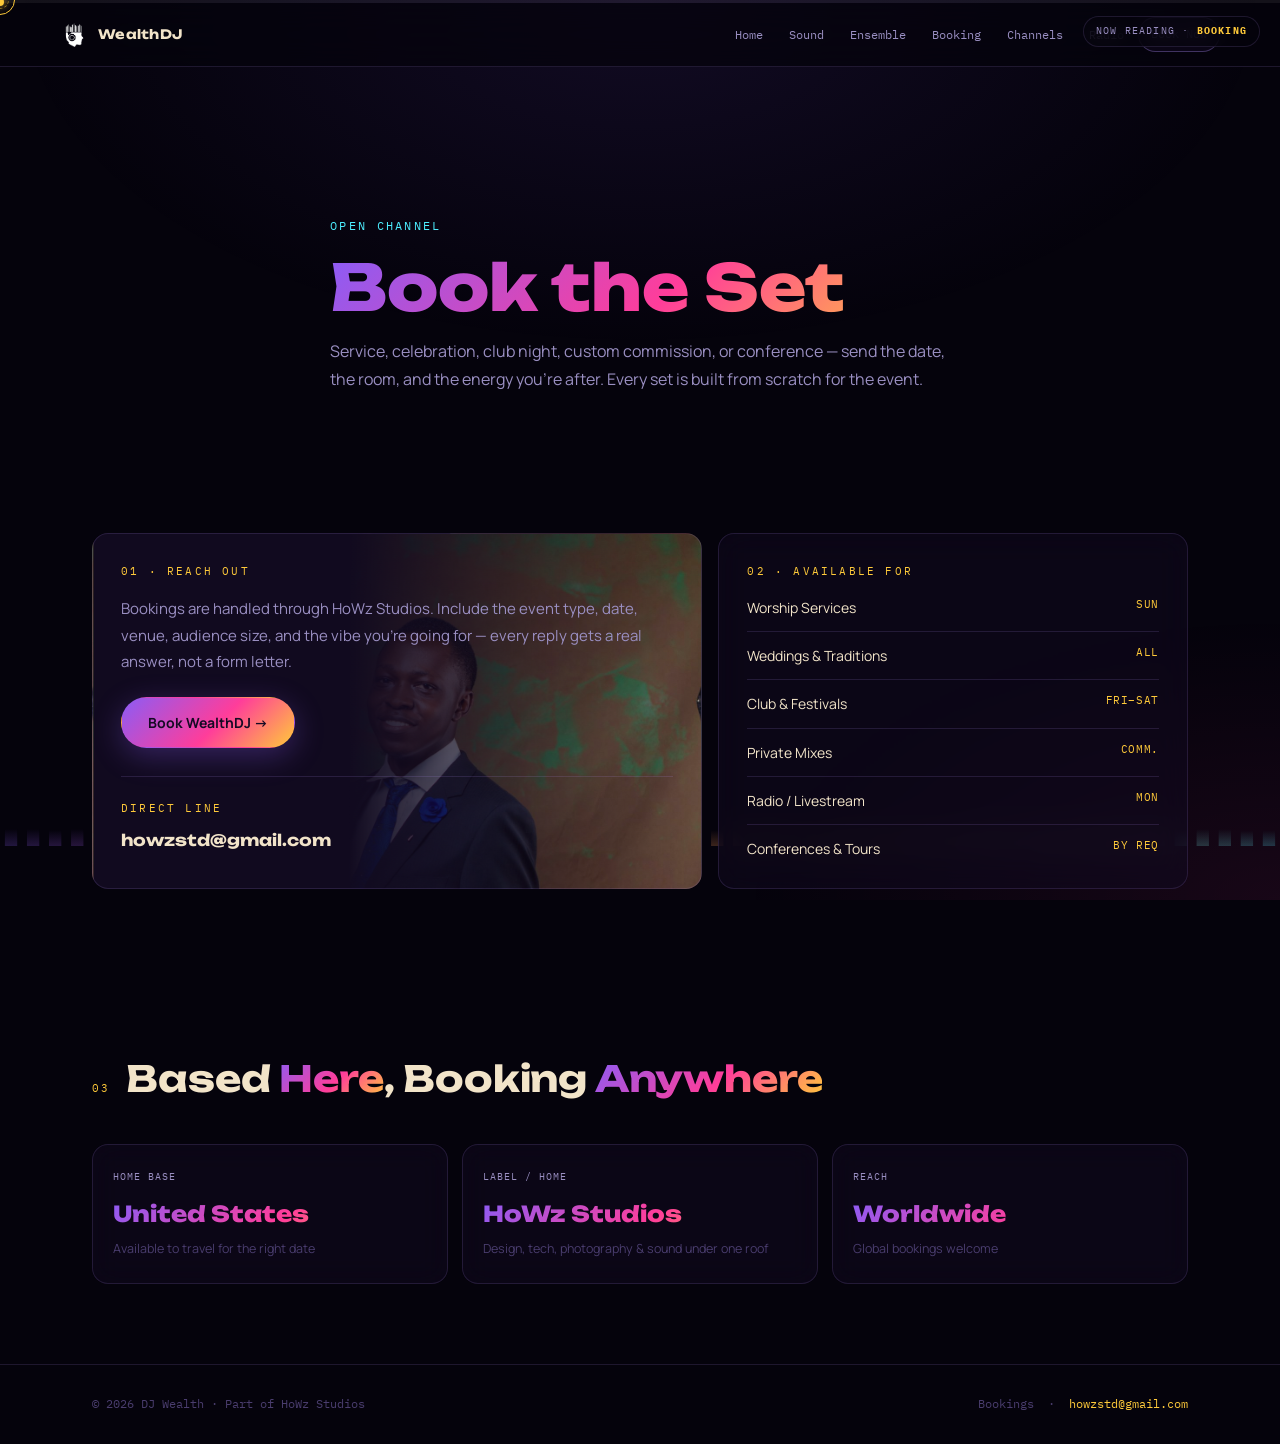
==== commit 23a82a38: "Make Radio persistent site-wide, muted-autoplay, add bonus Mixcloud track Radio now starts automatic" ====
--- a/booking.html
+++ b/booking.html
@@ -9,6 +9,7 @@
   <link rel="preconnect" href="https://fonts.gstatic.com" crossorigin>
   <link href="https://fonts.googleapis.com/css2?family=Unbounded:wght@500;600;700;800;900&family=Manrope:wght@400;500;600;700;800&family=IBM+Plex+Mono:wght@400;500;600&display=swap" rel="stylesheet">
   <link rel="stylesheet" href="assets/css/style.css">
+  <script src="https://w.soundcloud.com/player/api.js"></script>
 </head>
 <body data-page-label="Booking">
 
@@ -91,6 +92,7 @@
   </footer>
 
   <script src="assets/js/waveform.js"></script>
+  <script src="assets/js/radio-core.js"></script>
   <script src="assets/js/site.js"></script>
 </body>
 </html>
--- a/assets/css/style.css
+++ b/assets/css/style.css
@@ -176,6 +176,7 @@
   transition: filter .08s linear, transform .08s linear;
 }
 @keyframes wf-namein { to { opacity: 1; filter: blur(0) drop-shadow(0 0 0 transparent); transform: translateY(0) scale(1); } }
+.wf-hero__aka { font-family: var(--mono); font-size: 12.5px; letter-spacing: 0.08em; color: var(--faint); margin-top: -8px; margin-bottom: 22px; }
 .wf-hero__bio { font-size: 17px; color: var(--muted); max-width: 600px; line-height: 1.75; margin-bottom: 34px; }
 .wf-hero__cta { display: flex; flex-wrap: wrap; gap: 12px; justify-content: center; margin-bottom: 60px; }
 .wf-scroll-cue { display: flex; flex-direction: column; align-items: center; gap: 8px; font-family: var(--mono); font-size: 10px; letter-spacing: 0.16em; color: var(--faint); text-transform: uppercase; }
@@ -285,6 +286,17 @@
 .wf-social__handle { font-family: var(--display); font-weight: 700; font-size: 15px; color: var(--bone); margin-bottom: 6px; }
 .wf-social__desc { font-size: 12.5px; color: var(--muted); line-height: 1.5; }
 
+/* ---------------- Persistent radio bar ---------------- */
+body.has-radiobar { padding-bottom: 64px; }
+.wf-radiobar { position: fixed; left: 0; right: 0; bottom: 0; z-index: 500; display: flex; align-items: center; gap: 16px; padding: 12px 20px; background: rgba(7,4,16,0.88); backdrop-filter: blur(16px); border-top: 1px solid var(--edge-2); }
+.wf-radiobar__title { flex: 1; min-width: 0; font-family: var(--display); font-weight: 700; font-size: 13px; color: var(--bone); white-space: nowrap; overflow: hidden; text-overflow: ellipsis; }
+.wf-radiobar__skip { flex: none; background: none; border: none; font-family: var(--mono); font-size: 11.5px; color: var(--muted); cursor: pointer; transition: color .2s; padding: 0; }
+.wf-radiobar__skip:hover { color: var(--gold); }
+.wf-radiobar__link { flex: none; font-family: var(--mono); font-size: 10.5px; color: var(--faint); text-decoration: none; transition: color .2s; }
+.wf-radiobar__link:hover { color: var(--gold); }
+.wf-radiobar__unmute { flex: none; padding: 7px 14px; font-size: 12px; }
+@media (max-width: 640px) { .wf-radiobar { padding: 10px 14px; gap: 10px; } .wf-radiobar__link { display: none; } }
+
 /* ---------------- Radio ---------------- */
 .wf-radio { display: grid; grid-template-columns: 1.3fr 1fr; gap: 20px; align-items: start; }
 .wf-radio__queue { display: flex; flex-direction: column; gap: 10px; }
@@ -296,6 +308,10 @@
 .wf-radio__track-body { display: flex; flex-direction: column; gap: 3px; }
 .wf-radio__track-body strong { font-family: var(--display); font-weight: 700; font-size: 14px; color: var(--bone); }
 .wf-radio__track-body small { font-size: 11.5px; color: var(--muted); line-height: 1.4; }
+.wf-radio__track--bonus { border-style: dashed; margin-top: 4px; }
+.wf-radio__track--bonus .wf-radio__track-num { color: var(--cyan); font-size: 14px; }
+.wf-radio__track--bonus.is-active { border-color: var(--cyan); background: rgba(77,238,255,0.07); border-style: solid; }
+.wf-radio__track--bonus.is-active .wf-radio__track-num { color: var(--cyan); }
 @media (max-width: 860px) { .wf-radio { grid-template-columns: 1fr; } }
 
 /* ---------------- About ---------------- */
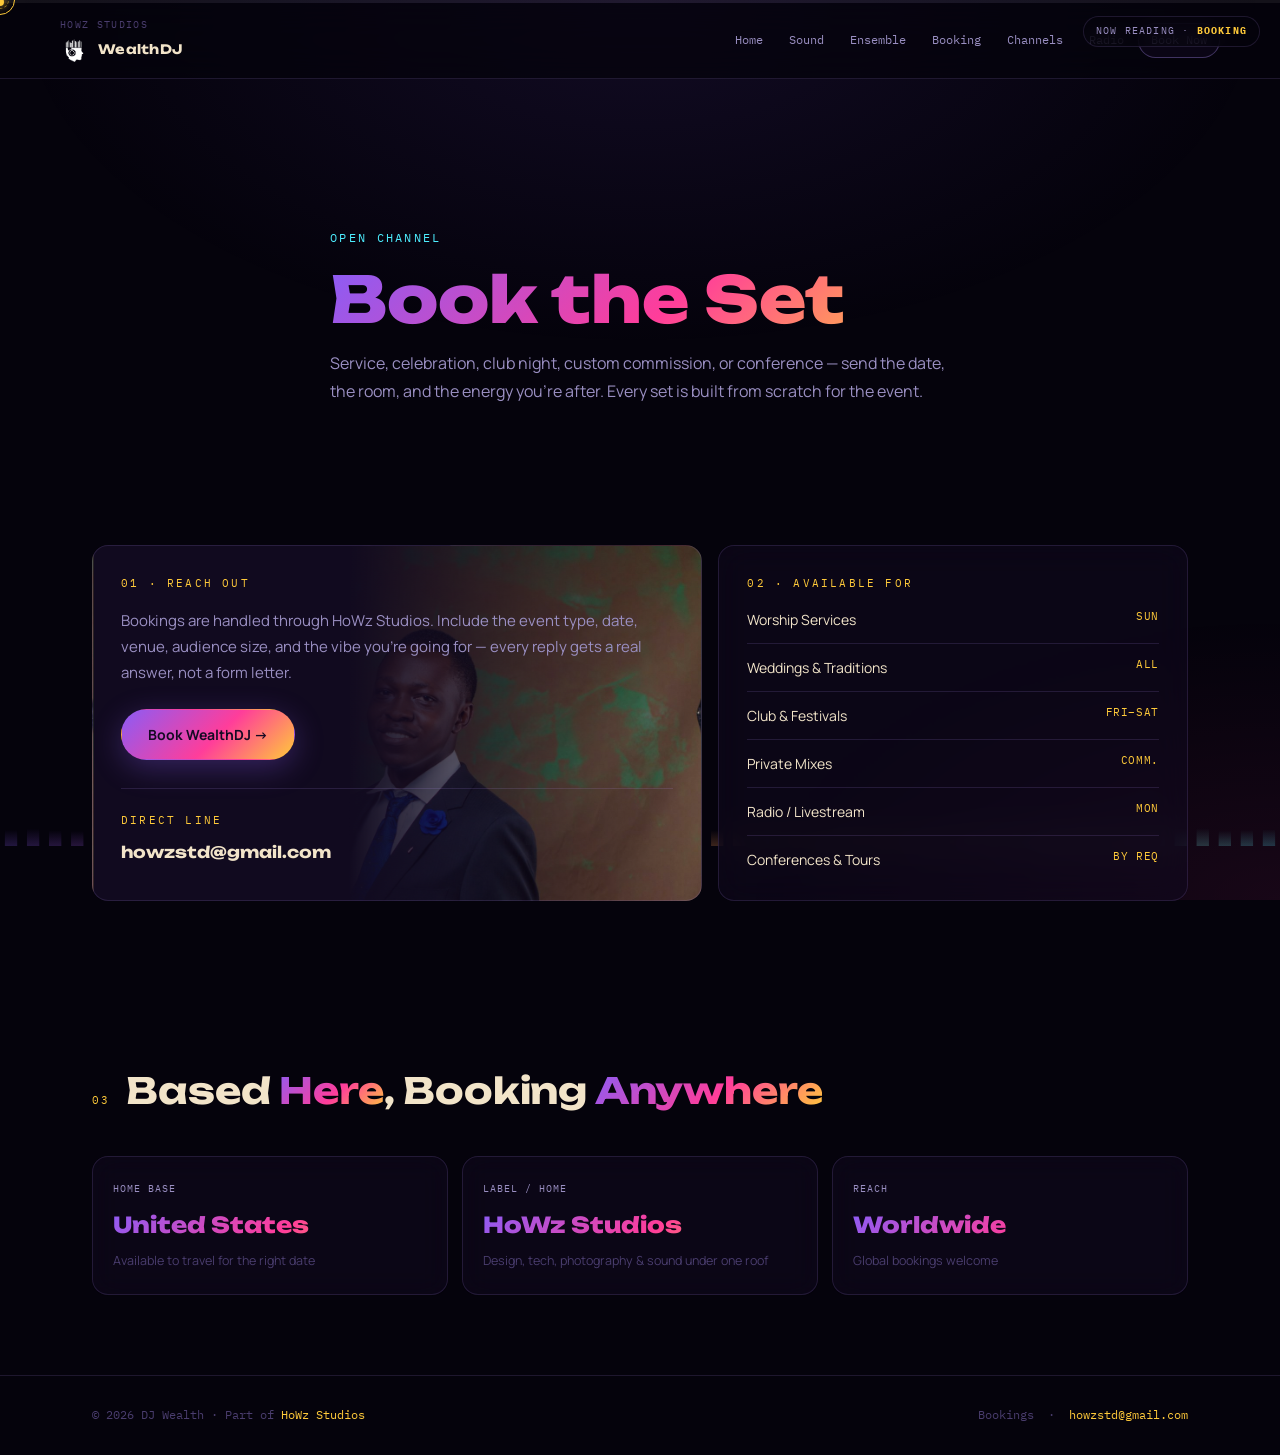
==== commit fb07b570: "Build HoWz Studios mothership: hub + Design/Photography/Branding/Cinema/Contact HoWz is the parent b" ====
--- a/booking.html
+++ b/booking.html
@@ -22,7 +22,10 @@
 
   <nav class="wf-nav" aria-label="Main navigation">
     <div class="container wf-nav__inner">
-      <a class="wf-brand" href="index.html"><img src="assets/img/djwealth-logo.png" alt="" aria-hidden="true">WealthDJ</a>
+      <div class="wf-nav__brandwrap">
+        <a class="wf-mothership" href="howz.html">HoWz Studios</a>
+        <a class="wf-brand" href="index.html"><img src="assets/img/djwealth-logo.png" alt="" aria-hidden="true">WealthDJ</a>
+      </div>
       <button class="wf-nav__toggle" aria-expanded="false" aria-controls="wf-nav-links">Menu ▾</button>
       <div class="wf-nav__links" id="wf-nav-links">
         <a href="index.html">Home</a>
@@ -86,7 +89,7 @@
 
   <footer class="wf-footer">
     <div class="container">
-      <span>© <span id="year"></span> DJ Wealth · Part of HoWz Studios</span>
+      <span>© <span id="year"></span> DJ Wealth · Part of <a href="howz.html">HoWz Studios</a></span>
       <span>Bookings &nbsp;·&nbsp; <a href="mailto:howzstd@gmail.com">howzstd@gmail.com</a></span>
     </div>
   </footer>
--- a/assets/css/style.css
+++ b/assets/css/style.css
@@ -351,3 +351,52 @@
 .rv { opacity: 0; transform: translateY(16px); transition: opacity .6s ease, transform .6s ease; }
 .rv.in { opacity: 1; transform: none; }
 @media (prefers-reduced-motion: reduce) { .rv { opacity: 1; transform: none; } }
+
+/* ============================================================
+   HoWz Studios — mothership layer
+   Shared design tokens above; these are the components added
+   for the HoWz hub, division portals, photography gallery, and
+   placeholder "craft" tiles on the design/branding/cinema pages.
+   ============================================================ */
+
+/* ---------------- Mothership brand wrap (division nav) ---------------- */
+.wf-nav__brandwrap { display: flex; flex-direction: column; gap: 3px; }
+.wf-mothership { font-family: var(--mono); font-size: 9.5px; letter-spacing: 0.14em; text-transform: uppercase; color: var(--faint); transition: color .18s; }
+.wf-mothership:hover { color: var(--gold); }
+
+/* ---------------- Division portal cards (HoWz hub) ---------------- */
+.wf-portals { display: grid; grid-template-columns: repeat(3, 1fr); gap: 14px; }
+@media (max-width: 900px) { .wf-portals { grid-template-columns: 1fr 1fr; } }
+@media (max-width: 640px) { .wf-portals { grid-template-columns: 1fr; } }
+.wf-portal { position: relative; padding: 30px 24px; border-radius: var(--radius); background: var(--panel); border: 1px solid var(--edge); overflow: hidden; transition: border-color .2s, transform .2s; min-height: 210px; display: flex; flex-direction: column; justify-content: flex-end; }
+.wf-portal::before { content: ''; position: absolute; inset: 0; background: var(--portal-grad, var(--gradient)); opacity: .14; transition: opacity .25s; }
+.wf-portal:hover { border-color: var(--edge-2); transform: translateY(-4px); }
+.wf-portal:hover::before { opacity: .26; }
+.wf-portal__icon { font-size: 26px; margin-bottom: 14px; position: relative; z-index: 1; }
+.wf-portal__label { font-family: var(--mono); font-size: 10px; letter-spacing: .14em; text-transform: uppercase; color: var(--gold); margin-bottom: 8px; position: relative; z-index: 1; }
+.wf-portal__title { font-family: var(--display); font-weight: 800; font-size: 21px; color: var(--bone); margin-bottom: 8px; position: relative; z-index: 1; }
+.wf-portal__desc { font-size: 12.5px; color: var(--muted); line-height: 1.55; position: relative; z-index: 1; }
+.wf-portal--wide { grid-column: span 2; }
+@media (max-width: 640px) { .wf-portal--wide { grid-column: span 1; } }
+
+/* ---------------- Photography gallery ---------------- */
+.wf-gallery { column-count: 3; column-gap: 14px; }
+@media (max-width: 900px) { .wf-gallery { column-count: 2; } }
+@media (max-width: 560px) { .wf-gallery { column-count: 1; } }
+.wf-shot { display: block; position: relative; margin: 0 0 14px; border-radius: var(--radius); overflow: hidden; border: 1px solid var(--edge); break-inside: avoid; }
+.wf-shot img { width: 100%; display: block; transition: transform .5s ease; }
+.wf-shot:hover img { transform: scale(1.045); }
+.wf-shot__cap { position: absolute; left: 0; right: 0; bottom: 0; padding: 26px 14px 12px; background: linear-gradient(0deg, rgba(5,3,12,0.92), transparent); opacity: 0; transition: opacity .25s; }
+.wf-shot:hover .wf-shot__cap { opacity: 1; }
+.wf-shot__cap strong { display: block; font-family: var(--display); font-size: 12.5px; color: var(--bone); }
+.wf-shot__cap span { font-family: var(--mono); font-size: 9.5px; letter-spacing: .08em; text-transform: uppercase; color: var(--gold); }
+
+/* ---------------- Craft / case-study tiles (design, branding, cinema) ---------------- */
+.wf-craft { display: grid; grid-template-columns: repeat(2, 1fr); gap: 14px; }
+@media (max-width: 640px) { .wf-craft { grid-template-columns: 1fr; } }
+.wf-soon { display: flex; flex-direction: column; align-items: flex-start; padding: 26px 24px; min-height: 200px; border-radius: var(--radius); background: var(--panel); border: 1px dashed var(--edge-2); position: relative; overflow: hidden; }
+.wf-soon::before { content: ''; position: absolute; inset: 0; background: var(--soon-grad, var(--gradient)); opacity: .09; }
+.wf-soon__num { font-family: var(--mono); font-size: 10px; color: var(--faint); position: relative; z-index: 1; }
+.wf-soon__title { font-family: var(--display); font-weight: 700; font-size: 17px; color: var(--bone); margin: 12px 0 8px; position: relative; z-index: 1; }
+.wf-soon__desc { font-size: 12.5px; color: var(--muted); line-height: 1.6; position: relative; z-index: 1; }
+.wf-soon__tag { margin-top: auto; padding-top: 16px; font-family: var(--mono); font-size: 9.5px; letter-spacing: .1em; text-transform: uppercase; color: var(--faint); position: relative; z-index: 1; }
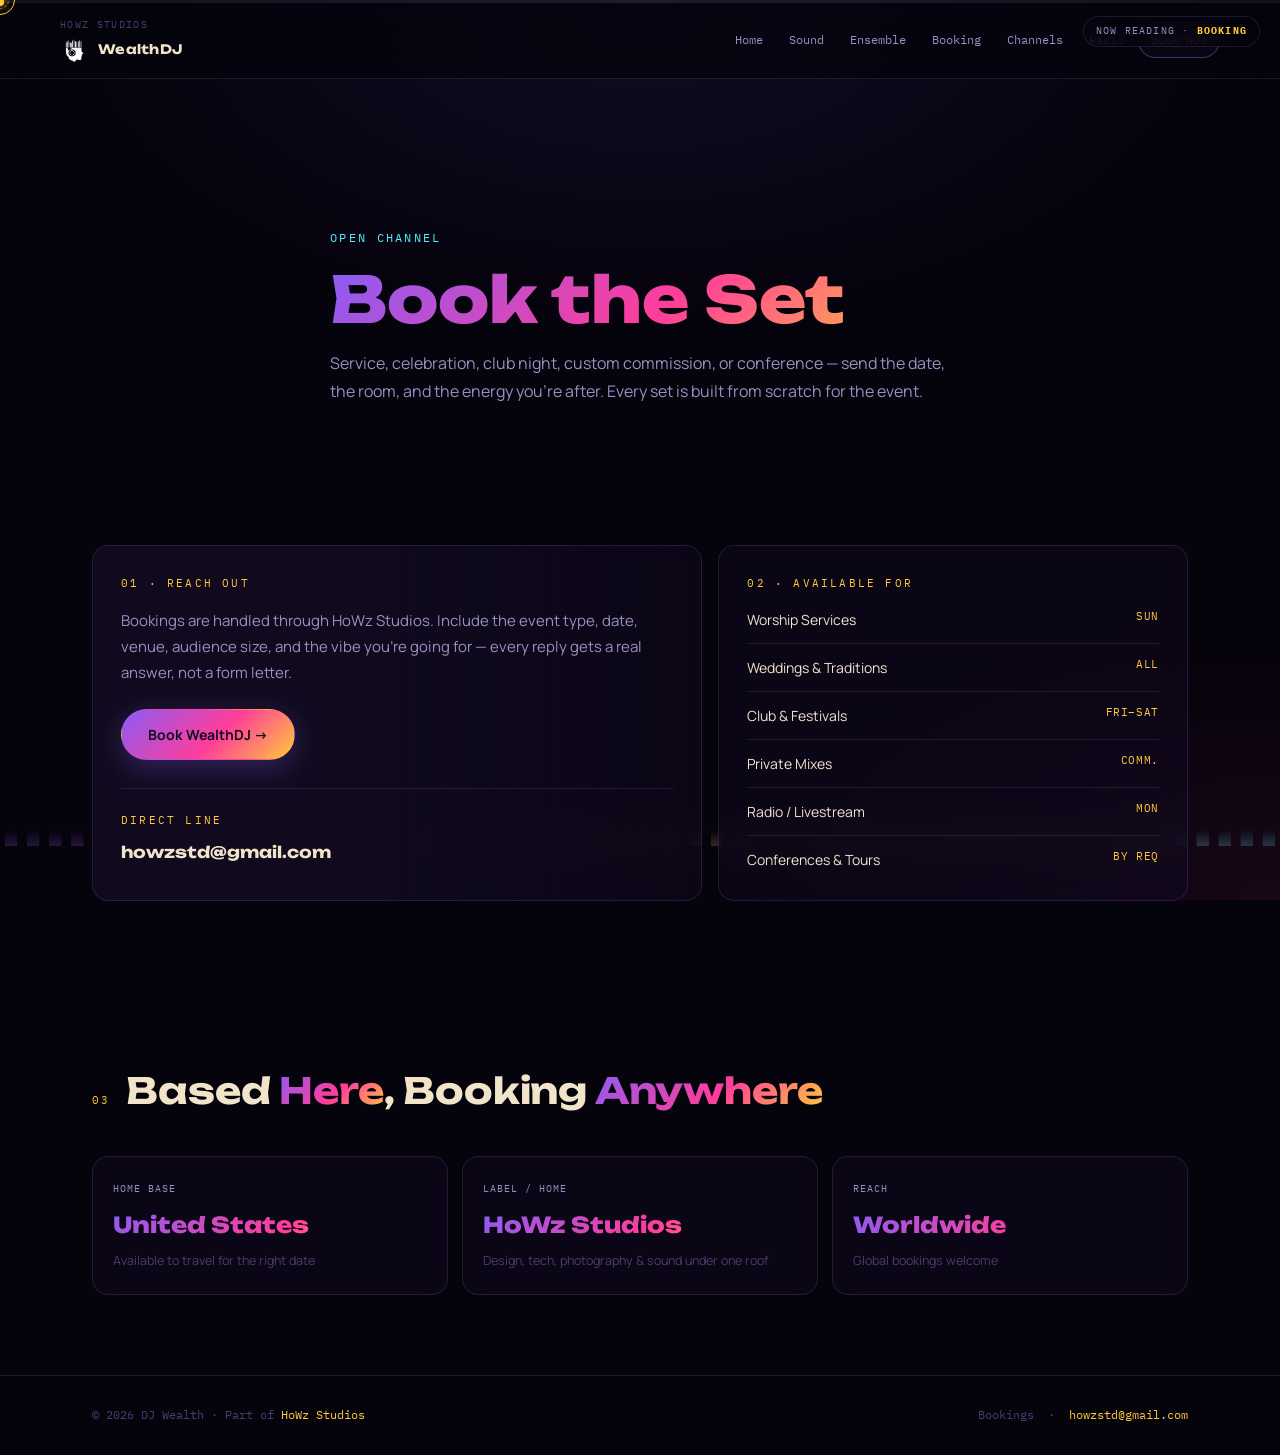
==== commit 11f4e3b5: "Fix root-absolute background-image paths for GitHub Pages subpath hosting booking.html and sound.htm" ====
--- a/booking.html
+++ b/booking.html
@@ -51,7 +51,7 @@
     <section class="wf-section">
       <div class="container">
         <div class="wf-booking">
-          <div class="wf-panel wf-panel--portrait rv" style="--portrait-img:url('/assets/img/portraits/booth-blue-tie.jpg')">
+          <div class="wf-panel wf-panel--portrait rv" style="--portrait-img:url('assets/img/portraits/booth-blue-tie.jpg')">
             <div class="wf-section__label" style="margin-bottom:16px">01 &middot; Reach Out</div>
             <p style="color:var(--muted);font-size:15px;line-height:1.75;margin-bottom:22px">Bookings are handled through HoWz Studios. Include the event type, date, venue, audience size, and the vibe you're going for — every reply gets a real answer, not a form letter.</p>
             <a class="wf-btn wf-btn--primary" href="mailto:howzstd@gmail.com?subject=WealthDJ%20Booking&body=Event%20type%3A%20%0ADate%3A%20%0AVenue%20%2F%20location%3A%20%0AAudience%20size%3A%20%0AVibe%20%2F%20energy%3A%20%0A%0ANotes%3A%20">Book WealthDJ &rarr;</a>
